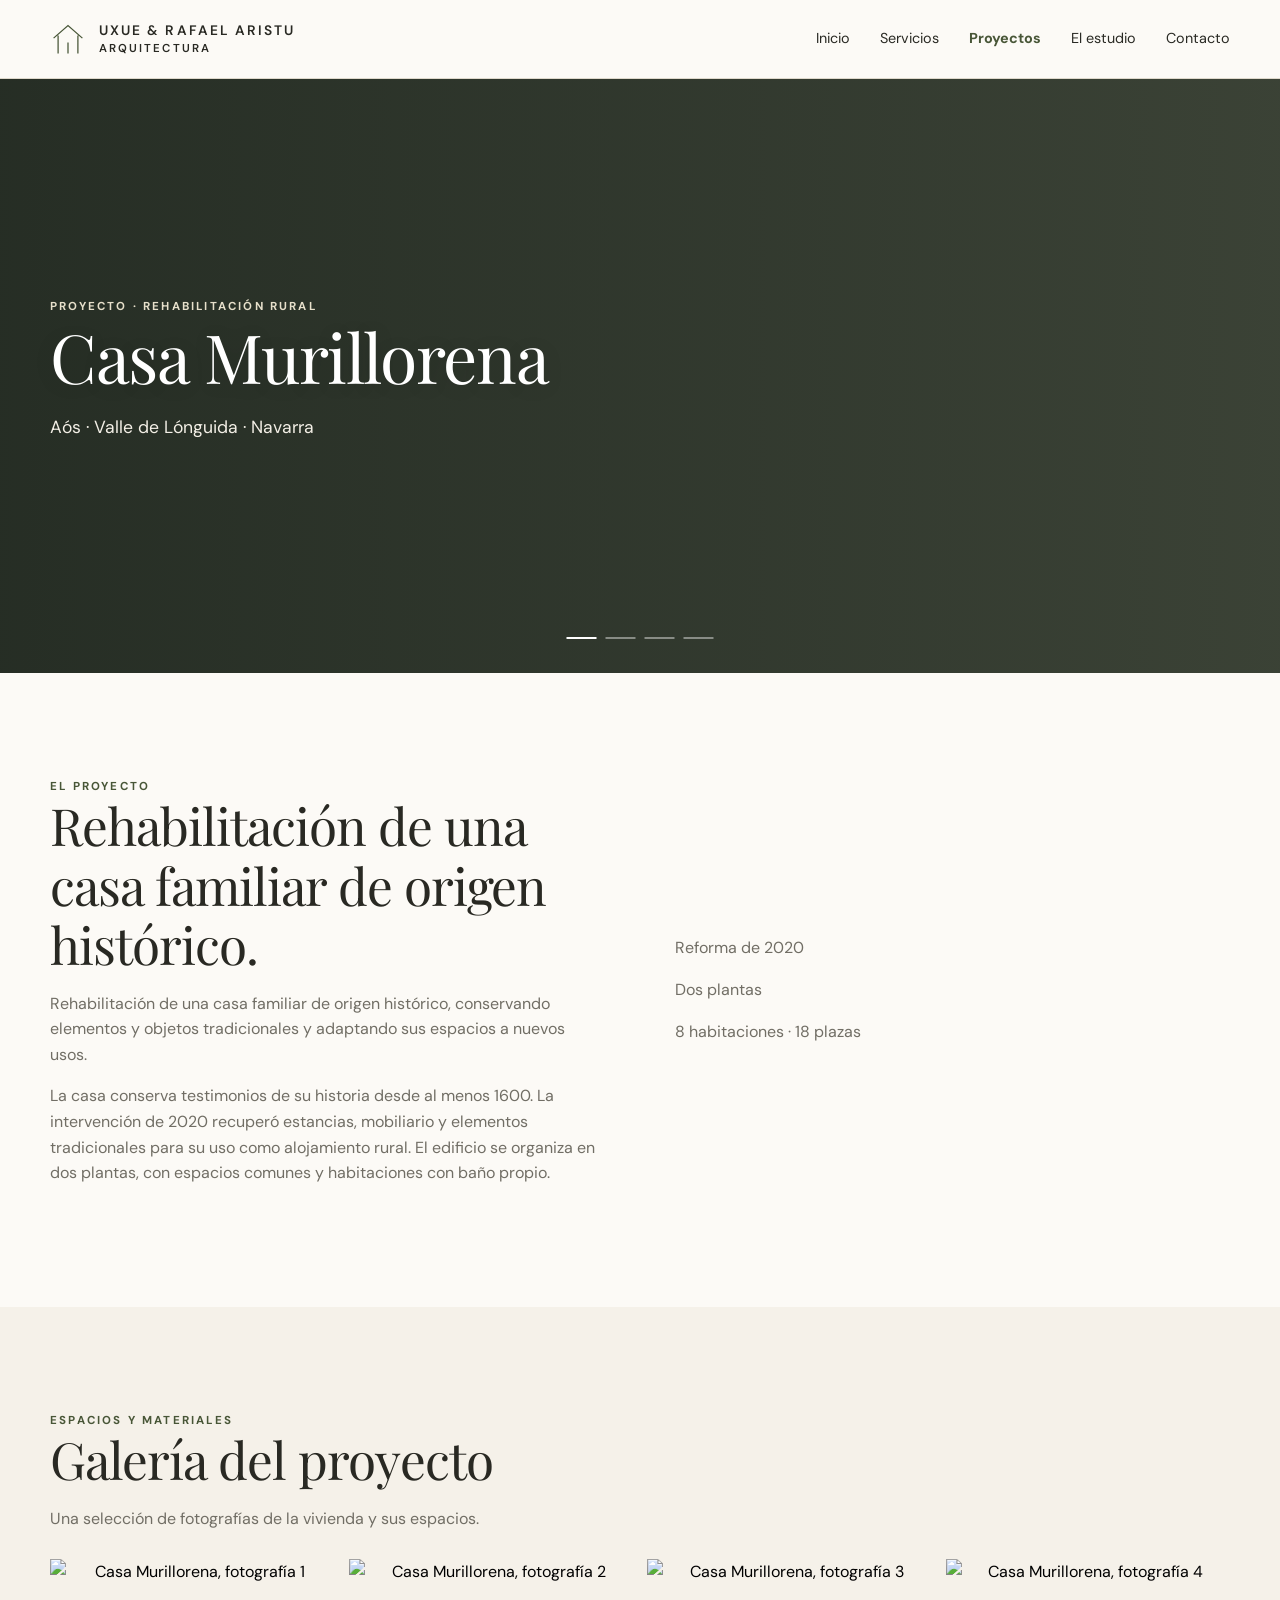
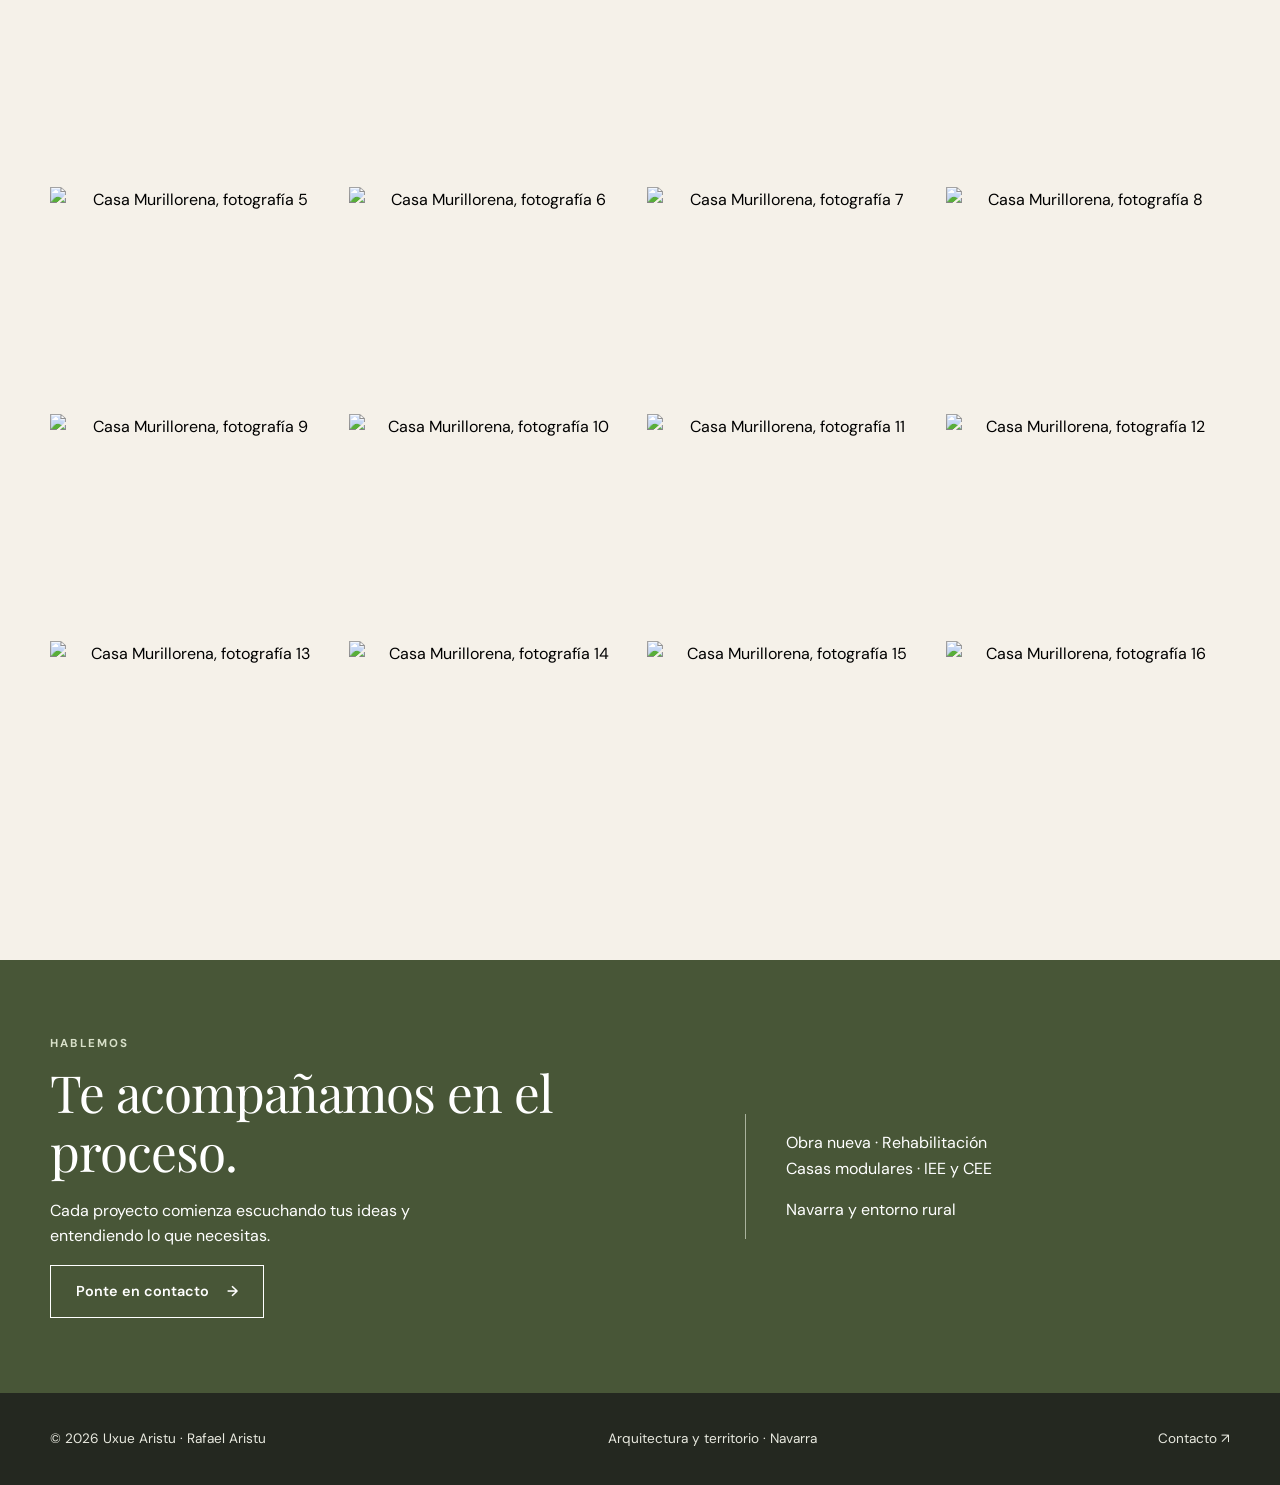
==== casa-murillorena.html @ 7bcdfcbe "Add files via upload" ====
<!DOCTYPE html>

<html lang="es"><head><meta charset="utf-8"/><meta content="width=device-width, initial-scale=1" name="viewport"/><meta content="#f5f1e9" name="theme-color"/><meta content="Rehabilitación de una casa familiar de origen histórico, conservando elementos y objetos tradicionales y adaptando sus espacios a nuevos usos." name="description"/><title>Casa Murillorena | Uxue y Rafael Aristu</title><link href="assets/css/styles.css" rel="stylesheet"/></head>
<body><a class="skip-link" href="#contenido">Saltar al contenido</a><header class="site-header"><div class="container nav"><a aria-label="Uxue y Rafael Aristu, inicio" class="brand" href="index.html"><svg aria-hidden="true" class="brand-icon" viewbox="0 0 40 40"><path d="M4 19 20 5l16 14M9 16v20m22-20v20M20 36V24"></path></svg><span>UXUE &amp; RAFAEL ARISTU<br/><small>ARQUITECTURA</small></span></a><button aria-controls="primary-nav" aria-expanded="false" aria-label="Abrir menú" class="menu-toggle" type="button">☰</button><nav aria-label="Navegación principal" class="nav-links" id="primary-nav"><a href="index.html">Inicio</a><a href="servicios.html">Servicios</a><a aria-current="page" href="proyectos.html">Proyectos</a><a href="estudio.html">El estudio</a><a href="contacto.html">Contacto</a></nav></div></header><main id="contenido"><section aria-label="Casa Murillorena" class="page-hero enarakabi-hero"><div aria-hidden="true" class="enarakabi-hero-slides"><div class="enarakabi-hero-slide is-active" style="background-image:url('assets/img/casa-murillorena/01.webp')"></div><div class="enarakabi-hero-slide" style="background-image:url('assets/img/casa-murillorena/02.webp')"></div><div class="enarakabi-hero-slide" style="background-image:url('assets/img/casa-murillorena/03.webp')"></div><div class="enarakabi-hero-slide" style="background-image:url('assets/img/casa-murillorena/04.webp')"></div></div><div class="container enarakabi-hero-content"><div class="eyebrow">Proyecto · Rehabilitación rural</div><h1>Casa Murillorena</h1><p>Aós · Valle de Lónguida · Navarra</p></div><div aria-hidden="true" class="enarakabi-hero-progress"><span class="is-active"></span><span class=""></span><span class=""></span><span class=""></span></div></section><section class="section"><div class="container content-grid"><div><div class="eyebrow">El proyecto</div><h2>Rehabilitación de una casa familiar de origen histórico.</h2><p>Rehabilitación de una casa familiar de origen histórico, conservando elementos y objetos tradicionales y adaptando sus espacios a nuevos usos.</p><p class="muted">La casa conserva testimonios de su historia desde al menos 1600. La intervención de 2020 recuperó estancias, mobiliario y elementos tradicionales para su uso como alojamiento rural. El edificio se organiza en dos plantas, con espacios comunes y habitaciones con baño propio.</p></div><div class="project-facts"><p>Reforma de 2020</p><p>Dos plantas</p><p>8 habitaciones · 18 plazas</p></div></div></section><section class="section section-cream"><div class="container"><div class="eyebrow">Espacios y materiales</div><h2>Galería del proyecto</h2><p class="muted">Una selección de fotografías de la vivienda y sus espacios.</p><div class="enarakabi-gallery"><button aria-label="Ampliar fotografía 1 de Casa Murillorena" class="gallery-tile" data-gallery-index="0" type="button"><img alt="Casa Murillorena, fotografía 1" loading="lazy" src="assets/img/casa-murillorena/01.webp"/></button><button aria-label="Ampliar fotografía 2 de Casa Murillorena" class="gallery-tile" data-gallery-index="1" type="button"><img alt="Casa Murillorena, fotografía 2" loading="lazy" src="assets/img/casa-murillorena/02.webp"/></button><button aria-label="Ampliar fotografía 3 de Casa Murillorena" class="gallery-tile" data-gallery-index="2" type="button"><img alt="Casa Murillorena, fotografía 3" loading="lazy" src="assets/img/casa-murillorena/03.webp"/></button><button aria-label="Ampliar fotografía 4 de Casa Murillorena" class="gallery-tile" data-gallery-index="3" type="button"><img alt="Casa Murillorena, fotografía 4" loading="lazy" src="assets/img/casa-murillorena/04.webp"/></button><button aria-label="Ampliar fotografía 5 de Casa Murillorena" class="gallery-tile" data-gallery-index="4" type="button"><img alt="Casa Murillorena, fotografía 5" loading="lazy" src="assets/img/casa-murillorena/05.webp"/></button><button aria-label="Ampliar fotografía 6 de Casa Murillorena" class="gallery-tile" data-gallery-index="5" type="button"><img alt="Casa Murillorena, fotografía 6" loading="lazy" src="assets/img/casa-murillorena/06.webp"/></button><button aria-label="Ampliar fotografía 7 de Casa Murillorena" class="gallery-tile" data-gallery-index="6" type="button"><img alt="Casa Murillorena, fotografía 7" loading="lazy" src="assets/img/casa-murillorena/07.webp"/></button><button aria-label="Ampliar fotografía 8 de Casa Murillorena" class="gallery-tile" data-gallery-index="7" type="button"><img alt="Casa Murillorena, fotografía 8" loading="lazy" src="assets/img/casa-murillorena/08.webp"/></button><button aria-label="Ampliar fotografía 9 de Casa Murillorena" class="gallery-tile" data-gallery-index="8" type="button"><img alt="Casa Murillorena, fotografía 9" loading="lazy" src="assets/img/casa-murillorena/09.webp"/></button><button aria-label="Ampliar fotografía 10 de Casa Murillorena" class="gallery-tile" data-gallery-index="9" type="button"><img alt="Casa Murillorena, fotografía 10" loading="lazy" src="assets/img/casa-murillorena/10.webp"/></button><button aria-label="Ampliar fotografía 11 de Casa Murillorena" class="gallery-tile" data-gallery-index="10" type="button"><img alt="Casa Murillorena, fotografía 11" loading="lazy" src="assets/img/casa-murillorena/11.webp"/></button><button aria-label="Ampliar fotografía 12 de Casa Murillorena" class="gallery-tile" data-gallery-index="11" type="button"><img alt="Casa Murillorena, fotografía 12" loading="lazy" src="assets/img/casa-murillorena/12.webp"/></button><button aria-label="Ampliar fotografía 13 de Casa Murillorena" class="gallery-tile" data-gallery-index="12" type="button"><img alt="Casa Murillorena, fotografía 13" loading="lazy" src="assets/img/casa-murillorena/13.webp"/></button><button aria-label="Ampliar fotografía 14 de Casa Murillorena" class="gallery-tile" data-gallery-index="13" type="button"><img alt="Casa Murillorena, fotografía 14" loading="lazy" src="assets/img/casa-murillorena/14.webp"/></button><button aria-label="Ampliar fotografía 15 de Casa Murillorena" class="gallery-tile" data-gallery-index="14" type="button"><img alt="Casa Murillorena, fotografía 15" loading="lazy" src="assets/img/casa-murillorena/15.webp"/></button><button aria-label="Ampliar fotografía 16 de Casa Murillorena" class="gallery-tile" data-gallery-index="15" type="button"><img alt="Casa Murillorena, fotografía 16" loading="lazy" src="assets/img/casa-murillorena/16.webp"/></button></div></div></section><dialog aria-label="Fotografía ampliada" class="photo-dialog" id="photo-dialog"><button aria-label="Cerrar fotografía" class="photo-close" type="button">×</button><button aria-label="Fotografía anterior" class="photo-prev" type="button">‹</button><img alt="" src=""/><button aria-label="Fotografía siguiente" class="photo-next" type="button">›</button><p aria-live="polite" class="photo-counter"></p></dialog><section class="contact-banner"><div class="container contact-grid"><div><div class="eyebrow eyebrow-light">Hablemos</div><h2>Te acompañamos en el proceso.</h2><p>Cada proyecto comienza escuchando tus ideas y entendiendo lo que necesitas.</p><a class="btn btn-light" href="contacto.html">Ponte en contacto <span aria-hidden="true">→</span></a></div><div class="contact-note"><p>Obra nueva · Rehabilitación<br/>Casas modulares · IEE y CEE</p><p>Navarra y entorno rural</p></div></div></section></main><footer class="footer"><div class="container footer-inner"><span>© <span id="year"></span> Uxue Aristu · Rafael Aristu</span><span>Arquitectura y territorio · Navarra</span><a href="contacto.html">Contacto ↗</a></div></footer><script defer="" src="assets/js/main.js"></script></body></html>
---- assets/css/styles.css ----
@import url('https://fonts.googleapis.com/css2?family=DM+Sans:wght@400;500;600;700&family=Manrope:wght@400;500;600&family=Playfair+Display:wght@400;500;600&display=swap');
:root{--cream:#f5f1e9;--paper:#fcfaf6;--olive:#485637;--ink:#292923;--muted:#716e65;--line:#ded8cb}*{box-sizing:border-box}html{scroll-behavior:smooth}body{margin:0;background:var(--paper);color:var(--ink);font-family:'DM Sans',sans-serif;font-size:16px;line-height:1.6}a{color:inherit;text-decoration:none}img{max-width:100%;display:block}button,input,textarea{font:inherit}.container{width:min(1180px,calc(100% - 48px));margin:auto}.site-header{position:sticky;top:0;z-index:20;background:rgba(252,250,246,.96);backdrop-filter:blur(14px);border-bottom:1px solid var(--line)}.nav{height:78px;display:flex;align-items:center;justify-content:space-between;gap:30px}.brand{font-weight:600;letter-spacing:.15em;font-size:.86rem;line-height:1.25;display:flex;align-items:center;gap:13px}.brand-icon{width:36px;height:36px;stroke:var(--olive);fill:none;stroke-width:1.4}.nav-links{display:flex;align-items:center;gap:30px;font-size:.9rem}.nav-links a:hover,.text-link:hover{color:#697b4d}.menu-toggle{display:none;border:0;background:none;font-size:1.6rem;cursor:pointer}.eyebrow{font-size:.72rem;letter-spacing:.19em;font-weight:700;text-transform:uppercase;color:var(--olive)}h1,h2,h3{font-family:'Playfair Display',Georgia,serif;font-weight:400;line-height:1.16;letter-spacing:-.02em;margin:0}h1{font-size:clamp(2.7rem,5.3vw,5.6rem)}h2{font-size:clamp(2.1rem,4vw,3.6rem)}h3{font-size:1.6rem}.hero{position:relative;min-height:640px;display:flex;align-items:center;isolation:isolate;background:#b3a38d}.hero:before{content:'';position:absolute;inset:0;background:linear-gradient(90deg,rgba(27,29,23,.75),rgba(30,34,24,.27) 72%),url('../img/enara.jpeg') center 52%/cover;z-index:-1}.hero-content{padding:90px 0;color:white;max-width:750px}.hero .eyebrow{color:#e7e6d6}.hero p{font-size:1.1rem;max-width:490px;margin:25px 0 33px}.btn{display:inline-flex;align-items:center;gap:18px;background:var(--olive);color:white;padding:14px 25px;border:1px solid var(--olive);font-weight:600;font-size:.9rem;transition:transform .2s,background .2s;cursor:pointer}.btn:hover{background:#344027;transform:translateY(-2px)}.btn-outline{background:transparent;color:var(--olive)}.btn-outline:hover{color:white}.btn-light{background:transparent;border-color:#fff;color:#fff}.btn-light:hover{background:#fff;color:var(--olive)}.services{background:var(--cream);padding:45px 0}.service-grid{display:grid;grid-template-columns:repeat(3,1fr)}.service{padding:16px 34px;border-right:1px solid #d2cabb}.service:first-child{padding-left:0}.service:last-child{border:0}.service-number{color:var(--olive);font-size:.85rem}.service h3{margin:10px 0}.service p{margin:0;color:var(--muted);font-size:.92rem}.section{padding:105px 0}.section-heading{display:flex;align-items:end;justify-content:space-between;gap:24px;margin-bottom:40px}.section-heading .eyebrow{margin-bottom:10px}.text-link{font-size:.9rem;font-weight:600;white-space:nowrap}.projects{display:grid;grid-template-columns:1.35fr 1fr;gap:24px}.project-card{display:block}.project-image{height:390px;overflow:hidden;background:#d8d2c8}.project-image img{width:100%;height:100%;object-fit:cover;transition:transform .6s}.project-card:hover img{transform:scale(1.035)}.project-card:nth-child(2) .project-image{height:390px}.project-meta{display:flex;justify-content:space-between;align-items:start;gap:12px;margin-top:17px}.project-meta h3{font-size:1.55rem}.project-meta p{color:var(--muted);font-size:.9rem;margin:3px 0}.about{display:grid;grid-template-columns:1fr 1fr;background:var(--cream)}.about-image{min-height:450px;background:url('../img/rehab1.jpeg') center 45%/cover}.about-copy{padding:80px clamp(32px,7vw,110px);display:flex;flex-direction:column;align-items:start;justify-content:center}.about-copy h2{margin:13px 0 20px}.about-copy p{color:var(--muted);max-width:510px}.contact-banner{background:var(--olive);color:white;padding:75px 0}.contact-grid{display:grid;grid-template-columns:1.3fr 1fr;gap:65px;align-items:center}.contact-grid h2{margin:10px 0 16px}.contact-grid p{max-width:450px}.contact-note{border-left:1px solid #aab39d;padding-left:40px}.contact-note a{text-decoration:underline;text-underline-offset:4px}.footer{background:#242820;color:#e8e9df;padding:35px 0}.footer-inner{display:flex;justify-content:space-between;gap:20px;flex-wrap:wrap;font-size:.85rem}.page-hero{background:var(--cream);padding:90px 0 75px}.page-hero p{max-width:650px;color:var(--muted);font-size:1.1rem}.content-grid{display:grid;grid-template-columns:1fr 1fr;gap:70px;align-items:center}.content-grid p{color:var(--muted)}.content-grid img{width:100%;max-height:620px;object-fit:cover}.gallery{display:grid;grid-template-columns:repeat(2,1fr);gap:22px}.gallery img{width:100%;height:440px;object-fit:cover}.gallery img:first-child{grid-column:span 2;height:520px}.form{display:grid;gap:16px}.form label{display:grid;gap:6px;font-size:.9rem;font-weight:600}.form input,.form textarea{padding:13px 15px;border:1px solid #c9c4b8;background:#fff;border-radius:0;width:100%}.form textarea{min-height:150px;resize:vertical}.small{font-size:.84rem;color:var(--muted)}.muted{color:var(--muted)}.spacer{height:30px}@media(max-width:800px){.nav{height:68px}.menu-toggle{display:block}.nav-links{display:none;position:absolute;top:68px;left:0;right:0;background:var(--paper);padding:20px 24px;flex-direction:column;align-items:start;border-bottom:1px solid var(--line)}.nav-links.open{display:flex}.hero{min-height:560px}.service-grid,.projects,.about,.contact-grid,.content-grid{grid-template-columns:1fr}.service{padding:20px 0;border-right:0;border-bottom:1px solid #d2cabb}.service:last-child{border:0}.section{padding:70px 0}.section-heading{align-items:start;flex-direction:column}.project-image,.project-card:nth-child(2) .project-image{height:320px}.about-image{min-height:340px}.about-copy{padding:60px 24px}.contact-note{border-left:0;border-top:1px solid #aab39d;padding:25px 0 0}.gallery img,.gallery img:first-child{height:300px}.gallery img:first-child{grid-column:span 1}.gallery{grid-template-columns:1fr}}@media(max-width:480px){.container{width:min(100% - 32px,1180px)}.brand{font-size:.72rem}.hero-content{padding:70px 0}.hero{min-height:520px}.page-hero{padding:65px 0 50px}}


/* V2: servicios y mejoras de navegación */
.skip-link{position:absolute;left:10px;top:-100px;z-index:99;background:white;padding:12px}.skip-link:focus{top:10px}a:focus-visible,button:focus-visible{outline:3px solid #9aa86e;outline-offset:4px}.nav-links a[aria-current="page"]{color:var(--olive);font-weight:700}.section-cream{background:var(--cream)}.section-intro{max-width:370px;color:var(--muted);margin:0}.service-cards{display:grid;grid-template-columns:repeat(2,minmax(0,1fr));gap:26px}.service-card{background:var(--paper);display:block;transition:transform .2s}.service-card:hover{transform:translateY(-4px)}.service-card-image{height:255px;overflow:hidden;background:#d4cec2}.service-card-image img{height:100%;width:100%;object-fit:cover;transition:transform .5s}.service-card:hover img{transform:scale(1.04)}.service-card-body{padding:27px 30px 31px}.service-card-body h3{margin:9px 0}.service-card-body p{color:var(--muted);margin:0 0 19px}.service-card-body .text-link{color:var(--olive)}.eyebrow-light{color:#d8e0c9}.anchor-links{display:flex;flex-wrap:wrap;gap:12px;margin-top:32px}.anchor-links a{border:1px solid var(--line);padding:10px 14px;font-size:.9rem}.anchor-links a:hover{background:#e9e3d7}.service-detail{scroll-margin-top:78px}.service-detail .detail-copy h2{margin:14px 0 18px}.service-detail .detail-copy p{color:var(--muted)}.detail-list{padding-left:20px;margin:22px 0 30px;line-height:1.9}.content-grid.reverse img{order:-1}.project-note{margin-top:22px}.contact-direct{display:grid;grid-template-columns:1.1fr 1fr;gap:90px}.contact-direct h2{margin:12px 0 22px}.contact-direct p{color:var(--muted)}.contact-methods{border-top:1px solid var(--line)}.contact-method{padding:26px 0;border-bottom:1px solid var(--line)}.contact-method p{font-size:1.15rem;color:var(--ink);margin:8px 0}.footer a:hover{text-decoration:underline}@media(max-width:800px){.service-cards,.contact-direct{grid-template-columns:1fr}.content-grid.reverse img{order:initial}.service-card-image{height:290px}.contact-direct{gap:35px}}@media(max-width:480px){.service-card-image{height:230px}.service-card-body{padding:23px}.anchor-links{gap:8px}.anchor-links a{font-size:.8rem}}@media(prefers-reduced-motion:reduce){html{scroll-behavior:auto}*,*:before,*:after{transition:none!important}}

/* Galería Enarakabi */
.enarakabi-gallery{display:grid;grid-template-columns:repeat(4,minmax(0,1fr));gap:14px;margin-top:28px}
.gallery-tile{padding:0;border:0;background:transparent;cursor:zoom-in;overflow:hidden;aspect-ratio:4/3}
.gallery-tile img{display:block;width:100%;height:100%;object-fit:cover;transition:transform .35s ease}
.gallery-tile:hover img{transform:scale(1.05)}
.gallery-tile:focus-visible{outline:3px solid #69745b;outline-offset:3px}
.photo-dialog{position:fixed;inset:0;margin:auto;padding:52px 54px 42px;border:0;border-radius:8px;background:#242725;color:white;max-width:min(1100px,96vw);max-height:94vh}
.photo-dialog::backdrop{background:rgba(0,0,0,.85)}
.photo-dialog img{display:block;max-width:100%;max-height:75vh;object-fit:contain;margin:auto}
.photo-dialog button{position:absolute;border:0;background:rgba(255,255,255,.15);color:white;cursor:pointer;font-size:32px;line-height:1;width:40px;height:40px}
.photo-close{right:8px;top:8px}.photo-prev{left:7px;top:50%}.photo-next{right:7px;top:50%}
.photo-counter{text-align:center;margin:12px 0 0;font-size:13px}
@media(max-width:800px){.enarakabi-gallery{grid-template-columns:repeat(2,minmax(0,1fr))}.photo-dialog{padding:48px 12px 36px}.photo-prev{left:0}.photo-next{right:0}}

/* Portada fotográfica de Enarakabi: transición suave y estética editorial */
.enarakabi-hero{position:relative;isolation:isolate;overflow:hidden;min-height:clamp(430px,66vh,690px);display:flex;align-items:center;padding:110px 0 105px;background:#454c3e;color:#fff}
.enarakabi-hero-slides,.enarakabi-hero-slide{position:absolute;inset:0}
.enarakabi-hero-slides{z-index:-2}
.enarakabi-hero-slide{background-size:cover;background-position:center;opacity:0;transform:scale(1.035);transition:opacity 1.5s ease,transform 7s ease}
.enarakabi-hero-slide.is-active{opacity:1;transform:scale(1)}
.enarakabi-hero::before{content:"";position:absolute;inset:0;z-index:-1;background:linear-gradient(90deg,rgba(26,34,27,.72) 0%,rgba(26,34,27,.46) 54%,rgba(26,34,27,.24) 100%)}
.enarakabi-hero-content{position:relative;width:100%}
.enarakabi-hero h1{color:#fff;max-width:780px;text-wrap:balance;text-shadow:0 2px 20px rgba(0,0,0,.12)}
.enarakabi-hero .eyebrow{color:#e7e0cb}
.enarakabi-hero p{color:#f3efe6}
.enarakabi-hero-progress{position:absolute;bottom:34px;left:50%;transform:translateX(-50%);display:flex;gap:9px}
.enarakabi-hero-progress span{width:30px;height:2px;background:rgba(255,255,255,.42);transition:background .4s ease}
.enarakabi-hero-progress span.is-active{background:#fff}
@media(max-width:700px){.enarakabi-hero{min-height:470px;padding:90px 0 85px}.enarakabi-hero::before{background:linear-gradient(90deg,rgba(26,34,27,.75),rgba(26,34,27,.38))}.enarakabi-hero-progress{bottom:25px}}
@media(prefers-reduced-motion:reduce){.enarakabi-hero-slide{transition:none;transform:none}}
/* Enarakabi: separación del texto respecto a los bordes */
.enarakabi-hero-content {
  position: relative;
  width: min(1180px, calc(100% - 96px));
  margin: 0 auto;
}

@media (max-width: 700px) {
  .enarakabi-hero-content {
    width: calc(100% - 40px);
  }
}
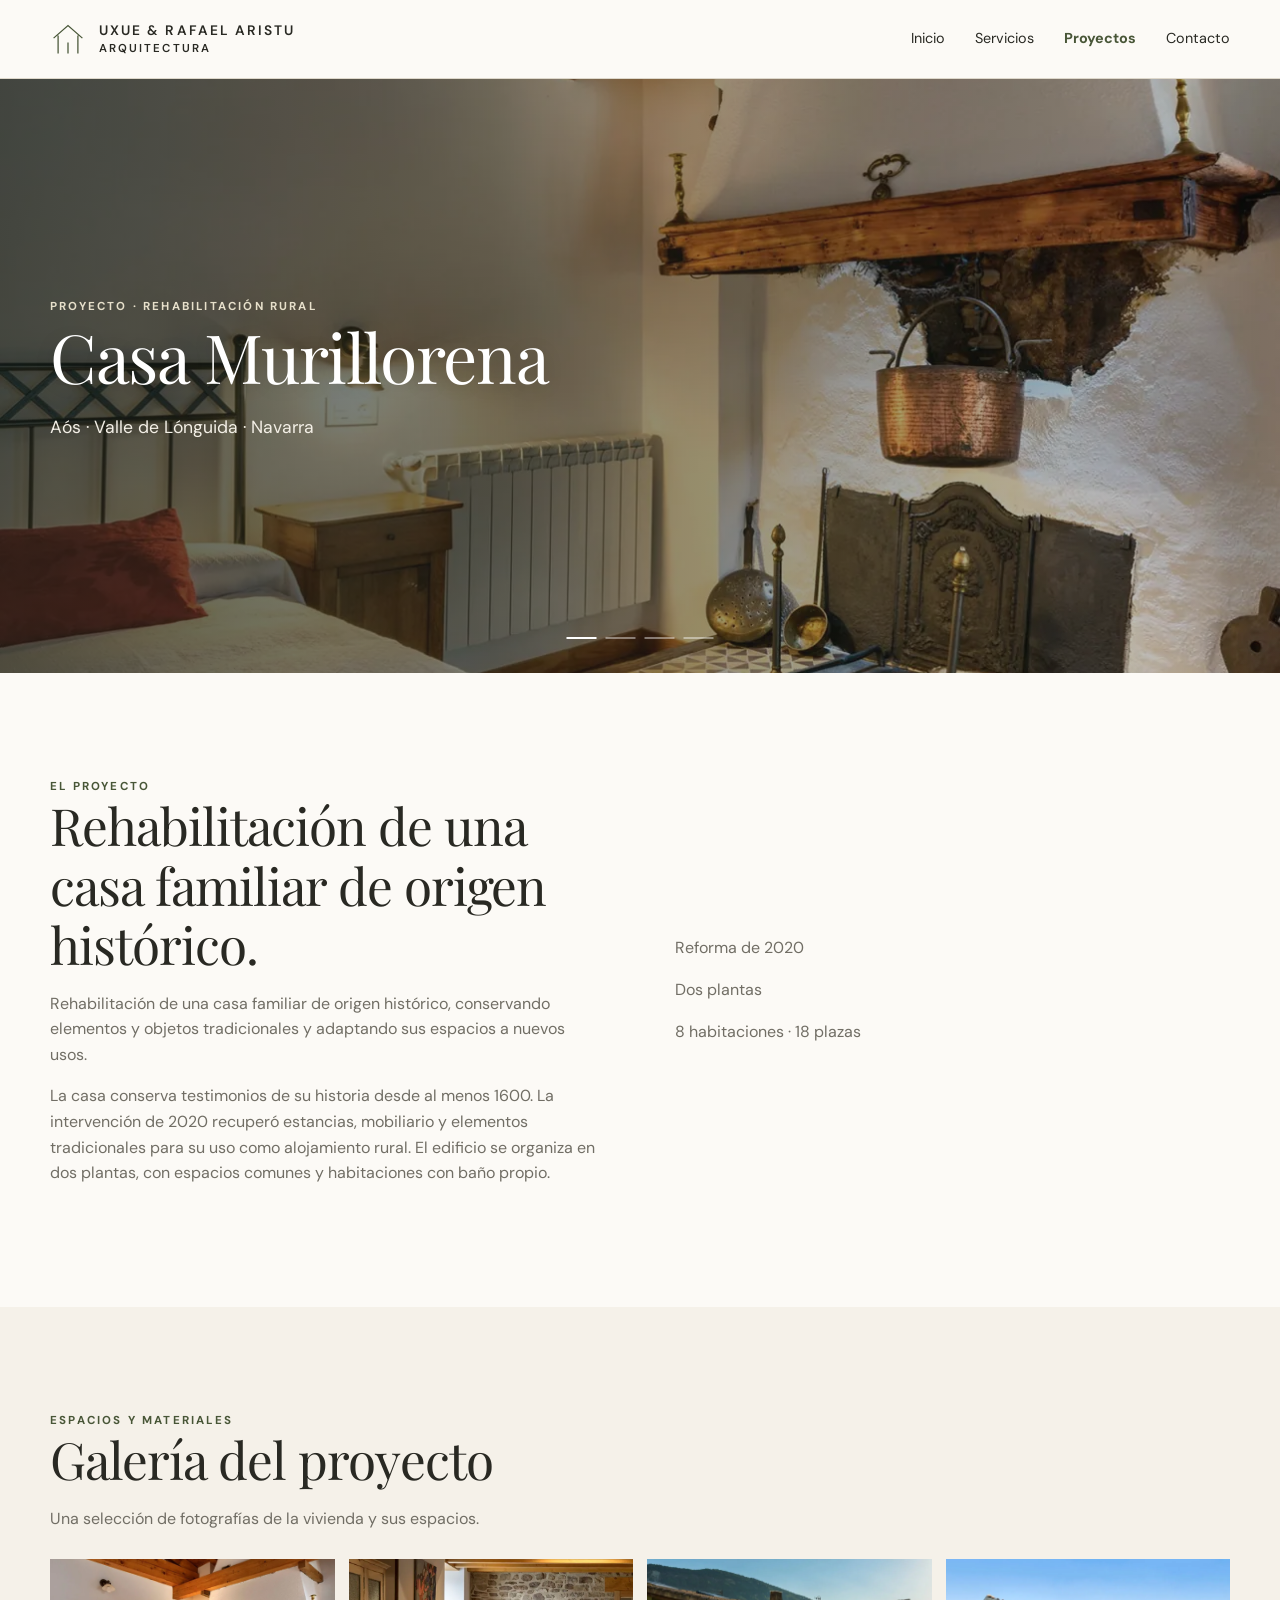
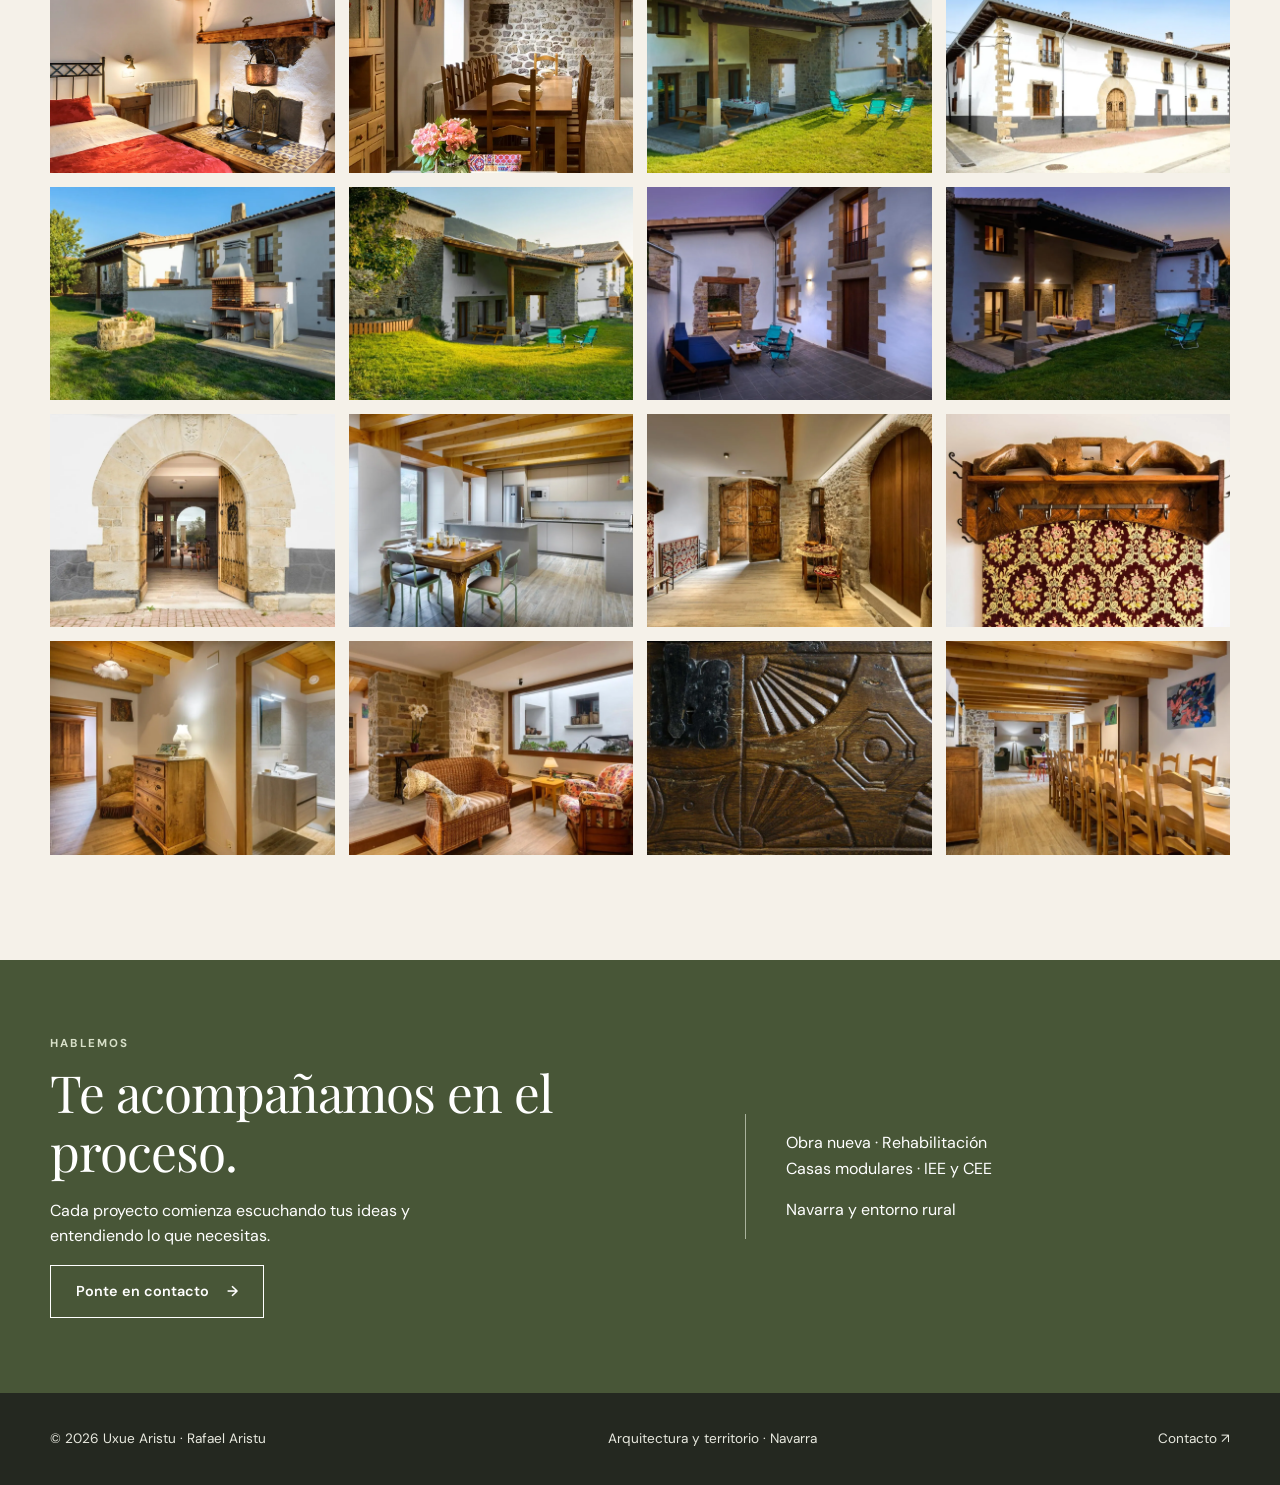
==== commit b7461e01: "Add files via upload" ====
--- a/casa-murillorena.html
+++ b/casa-murillorena.html
@@ -1,4 +1,4 @@
 <!DOCTYPE html>
 
 <html lang="es"><head><meta charset="utf-8"/><meta content="width=device-width, initial-scale=1" name="viewport"/><meta content="#f5f1e9" name="theme-color"/><meta content="Rehabilitación de una casa familiar de origen histórico, conservando elementos y objetos tradicionales y adaptando sus espacios a nuevos usos." name="description"/><title>Casa Murillorena | Uxue y Rafael Aristu</title><link href="assets/css/styles.css" rel="stylesheet"/></head>
-<body><a class="skip-link" href="#contenido">Saltar al contenido</a><header class="site-header"><div class="container nav"><a aria-label="Uxue y Rafael Aristu, inicio" class="brand" href="index.html"><svg aria-hidden="true" class="brand-icon" viewbox="0 0 40 40"><path d="M4 19 20 5l16 14M9 16v20m22-20v20M20 36V24"></path></svg><span>UXUE &amp; RAFAEL ARISTU<br/><small>ARQUITECTURA</small></span></a><button aria-controls="primary-nav" aria-expanded="false" aria-label="Abrir menú" class="menu-toggle" type="button">☰</button><nav aria-label="Navegación principal" class="nav-links" id="primary-nav"><a href="index.html">Inicio</a><a href="servicios.html">Servicios</a><a aria-current="page" href="proyectos.html">Proyectos</a><a href="estudio.html">El estudio</a><a href="contacto.html">Contacto</a></nav></div></header><main id="contenido"><section aria-label="Casa Murillorena" class="page-hero enarakabi-hero"><div aria-hidden="true" class="enarakabi-hero-slides"><div class="enarakabi-hero-slide is-active" style="background-image:url('assets/img/casa-murillorena/01.webp')"></div><div class="enarakabi-hero-slide" style="background-image:url('assets/img/casa-murillorena/02.webp')"></div><div class="enarakabi-hero-slide" style="background-image:url('assets/img/casa-murillorena/03.webp')"></div><div class="enarakabi-hero-slide" style="background-image:url('assets/img/casa-murillorena/04.webp')"></div></div><div class="container enarakabi-hero-content"><div class="eyebrow">Proyecto · Rehabilitación rural</div><h1>Casa Murillorena</h1><p>Aós · Valle de Lónguida · Navarra</p></div><div aria-hidden="true" class="enarakabi-hero-progress"><span class="is-active"></span><span class=""></span><span class=""></span><span class=""></span></div></section><section class="section"><div class="container content-grid"><div><div class="eyebrow">El proyecto</div><h2>Rehabilitación de una casa familiar de origen histórico.</h2><p>Rehabilitación de una casa familiar de origen histórico, conservando elementos y objetos tradicionales y adaptando sus espacios a nuevos usos.</p><p class="muted">La casa conserva testimonios de su historia desde al menos 1600. La intervención de 2020 recuperó estancias, mobiliario y elementos tradicionales para su uso como alojamiento rural. El edificio se organiza en dos plantas, con espacios comunes y habitaciones con baño propio.</p></div><div class="project-facts"><p>Reforma de 2020</p><p>Dos plantas</p><p>8 habitaciones · 18 plazas</p></div></div></section><section class="section section-cream"><div class="container"><div class="eyebrow">Espacios y materiales</div><h2>Galería del proyecto</h2><p class="muted">Una selección de fotografías de la vivienda y sus espacios.</p><div class="enarakabi-gallery"><button aria-label="Ampliar fotografía 1 de Casa Murillorena" class="gallery-tile" data-gallery-index="0" type="button"><img alt="Casa Murillorena, fotografía 1" loading="lazy" src="assets/img/casa-murillorena/01.webp"/></button><button aria-label="Ampliar fotografía 2 de Casa Murillorena" class="gallery-tile" data-gallery-index="1" type="button"><img alt="Casa Murillorena, fotografía 2" loading="lazy" src="assets/img/casa-murillorena/02.webp"/></button><button aria-label="Ampliar fotografía 3 de Casa Murillorena" class="gallery-tile" data-gallery-index="2" type="button"><img alt="Casa Murillorena, fotografía 3" loading="lazy" src="assets/img/casa-murillorena/03.webp"/></button><button aria-label="Ampliar fotografía 4 de Casa Murillorena" class="gallery-tile" data-gallery-index="3" type="button"><img alt="Casa Murillorena, fotografía 4" loading="lazy" src="assets/img/casa-murillorena/04.webp"/></button><button aria-label="Ampliar fotografía 5 de Casa Murillorena" class="gallery-tile" data-gallery-index="4" type="button"><img alt="Casa Murillorena, fotografía 5" loading="lazy" src="assets/img/casa-murillorena/05.webp"/></button><button aria-label="Ampliar fotografía 6 de Casa Murillorena" class="gallery-tile" data-gallery-index="5" type="button"><img alt="Casa Murillorena, fotografía 6" loading="lazy" src="assets/img/casa-murillorena/06.webp"/></button><button aria-label="Ampliar fotografía 7 de Casa Murillorena" class="gallery-tile" data-gallery-index="6" type="button"><img alt="Casa Murillorena, fotografía 7" loading="lazy" src="assets/img/casa-murillorena/07.webp"/></button><button aria-label="Ampliar fotografía 8 de Casa Murillorena" class="gallery-tile" data-gallery-index="7" type="button"><img alt="Casa Murillorena, fotografía 8" loading="lazy" src="assets/img/casa-murillorena/08.webp"/></button><button aria-label="Ampliar fotografía 9 de Casa Murillorena" class="gallery-tile" data-gallery-index="8" type="button"><img alt="Casa Murillorena, fotografía 9" loading="lazy" src="assets/img/casa-murillorena/09.webp"/></button><button aria-label="Ampliar fotografía 10 de Casa Murillorena" class="gallery-tile" data-gallery-index="9" type="button"><img alt="Casa Murillorena, fotografía 10" loading="lazy" src="assets/img/casa-murillorena/10.webp"/></button><button aria-label="Ampliar fotografía 11 de Casa Murillorena" class="gallery-tile" data-gallery-index="10" type="button"><img alt="Casa Murillorena, fotografía 11" loading="lazy" src="assets/img/casa-murillorena/11.webp"/></button><button aria-label="Ampliar fotografía 12 de Casa Murillorena" class="gallery-tile" data-gallery-index="11" type="button"><img alt="Casa Murillorena, fotografía 12" loading="lazy" src="assets/img/casa-murillorena/12.webp"/></button><button aria-label="Ampliar fotografía 13 de Casa Murillorena" class="gallery-tile" data-gallery-index="12" type="button"><img alt="Casa Murillorena, fotografía 13" loading="lazy" src="assets/img/casa-murillorena/13.webp"/></button><button aria-label="Ampliar fotografía 14 de Casa Murillorena" class="gallery-tile" data-gallery-index="13" type="button"><img alt="Casa Murillorena, fotografía 14" loading="lazy" src="assets/img/casa-murillorena/14.webp"/></button><button aria-label="Ampliar fotografía 15 de Casa Murillorena" class="gallery-tile" data-gallery-index="14" type="button"><img alt="Casa Murillorena, fotografía 15" loading="lazy" src="assets/img/casa-murillorena/15.webp"/></button><button aria-label="Ampliar fotografía 16 de Casa Murillorena" class="gallery-tile" data-gallery-index="15" type="button"><img alt="Casa Murillorena, fotografía 16" loading="lazy" src="assets/img/casa-murillorena/16.webp"/></button></div></div></section><dialog aria-label="Fotografía ampliada" class="photo-dialog" id="photo-dialog"><button aria-label="Cerrar fotografía" class="photo-close" type="button">×</button><button aria-label="Fotografía anterior" class="photo-prev" type="button">‹</button><img alt="" src=""/><button aria-label="Fotografía siguiente" class="photo-next" type="button">›</button><p aria-live="polite" class="photo-counter"></p></dialog><section class="contact-banner"><div class="container contact-grid"><div><div class="eyebrow eyebrow-light">Hablemos</div><h2>Te acompañamos en el proceso.</h2><p>Cada proyecto comienza escuchando tus ideas y entendiendo lo que necesitas.</p><a class="btn btn-light" href="contacto.html">Ponte en contacto <span aria-hidden="true">→</span></a></div><div class="contact-note"><p>Obra nueva · Rehabilitación<br/>Casas modulares · IEE y CEE</p><p>Navarra y entorno rural</p></div></div></section></main><footer class="footer"><div class="container footer-inner"><span>© <span id="year"></span> Uxue Aristu · Rafael Aristu</span><span>Arquitectura y territorio · Navarra</span><a href="contacto.html">Contacto ↗</a></div></footer><script defer="" src="assets/js/main.js"></script></body></html>+<body><a class="skip-link" href="#contenido">Saltar al contenido</a><header class="site-header"><div class="container nav"><a aria-label="Uxue y Rafael Aristu, inicio" class="brand" href="index.html"><svg aria-hidden="true" class="brand-icon" viewbox="0 0 40 40"><path d="M4 19 20 5l16 14M9 16v20m22-20v20M20 36V24"></path></svg><span>UXUE &amp; RAFAEL ARISTU<br/><small>ARQUITECTURA</small></span></a><button aria-controls="primary-nav" aria-expanded="false" aria-label="Abrir menú" class="menu-toggle" type="button">☰</button><nav aria-label="Navegación principal" class="nav-links" id="primary-nav"><a href="index.html">Inicio</a><a href="servicios.html">Servicios</a><a aria-current="page" href="proyectos.html">Proyectos</a><a href="contacto.html">Contacto</a></nav></div></header><main id="contenido"><section aria-label="Casa Murillorena" class="page-hero enarakabi-hero"><div aria-hidden="true" class="enarakabi-hero-slides"><div class="enarakabi-hero-slide is-active" style="background-image:url('assets/img/casa-murillorena/01.webp')"></div><div class="enarakabi-hero-slide" style="background-image:url('assets/img/casa-murillorena/02.webp')"></div><div class="enarakabi-hero-slide" style="background-image:url('assets/img/casa-murillorena/03.webp')"></div><div class="enarakabi-hero-slide" style="background-image:url('assets/img/casa-murillorena/04.webp')"></div></div><div class="container enarakabi-hero-content"><div class="eyebrow">Proyecto · Rehabilitación rural</div><h1>Casa Murillorena</h1><p>Aós · Valle de Lónguida · Navarra</p></div><div aria-hidden="true" class="enarakabi-hero-progress"><span class="is-active"></span><span class=""></span><span class=""></span><span class=""></span></div></section><section class="section"><div class="container content-grid"><div><div class="eyebrow">El proyecto</div><h2>Rehabilitación de una casa familiar de origen histórico.</h2><p>Rehabilitación de una casa familiar de origen histórico, conservando elementos y objetos tradicionales y adaptando sus espacios a nuevos usos.</p><p class="muted">La casa conserva testimonios de su historia desde al menos 1600. La intervención de 2020 recuperó estancias, mobiliario y elementos tradicionales para su uso como alojamiento rural. El edificio se organiza en dos plantas, con espacios comunes y habitaciones con baño propio.</p></div><div class="project-facts"><p>Reforma de 2020</p><p>Dos plantas</p><p>8 habitaciones · 18 plazas</p></div></div></section><section class="section section-cream"><div class="container"><div class="eyebrow">Espacios y materiales</div><h2>Galería del proyecto</h2><p class="muted">Una selección de fotografías de la vivienda y sus espacios.</p><div class="enarakabi-gallery"><button aria-label="Ampliar fotografía 1 de Casa Murillorena" class="gallery-tile" data-gallery-index="0" type="button"><img alt="Casa Murillorena, fotografía 1" loading="lazy" src="assets/img/casa-murillorena/01.webp"/></button><button aria-label="Ampliar fotografía 2 de Casa Murillorena" class="gallery-tile" data-gallery-index="1" type="button"><img alt="Casa Murillorena, fotografía 2" loading="lazy" src="assets/img/casa-murillorena/02.webp"/></button><button aria-label="Ampliar fotografía 3 de Casa Murillorena" class="gallery-tile" data-gallery-index="2" type="button"><img alt="Casa Murillorena, fotografía 3" loading="lazy" src="assets/img/casa-murillorena/03.webp"/></button><button aria-label="Ampliar fotografía 4 de Casa Murillorena" class="gallery-tile" data-gallery-index="3" type="button"><img alt="Casa Murillorena, fotografía 4" loading="lazy" src="assets/img/casa-murillorena/04.webp"/></button><button aria-label="Ampliar fotografía 5 de Casa Murillorena" class="gallery-tile" data-gallery-index="4" type="button"><img alt="Casa Murillorena, fotografía 5" loading="lazy" src="assets/img/casa-murillorena/05.webp"/></button><button aria-label="Ampliar fotografía 6 de Casa Murillorena" class="gallery-tile" data-gallery-index="5" type="button"><img alt="Casa Murillorena, fotografía 6" loading="lazy" src="assets/img/casa-murillorena/06.webp"/></button><button aria-label="Ampliar fotografía 7 de Casa Murillorena" class="gallery-tile" data-gallery-index="6" type="button"><img alt="Casa Murillorena, fotografía 7" loading="lazy" src="assets/img/casa-murillorena/07.webp"/></button><button aria-label="Ampliar fotografía 8 de Casa Murillorena" class="gallery-tile" data-gallery-index="7" type="button"><img alt="Casa Murillorena, fotografía 8" loading="lazy" src="assets/img/casa-murillorena/08.webp"/></button><button aria-label="Ampliar fotografía 9 de Casa Murillorena" class="gallery-tile" data-gallery-index="8" type="button"><img alt="Casa Murillorena, fotografía 9" loading="lazy" src="assets/img/casa-murillorena/09.webp"/></button><button aria-label="Ampliar fotografía 10 de Casa Murillorena" class="gallery-tile" data-gallery-index="9" type="button"><img alt="Casa Murillorena, fotografía 10" loading="lazy" src="assets/img/casa-murillorena/10.webp"/></button><button aria-label="Ampliar fotografía 11 de Casa Murillorena" class="gallery-tile" data-gallery-index="10" type="button"><img alt="Casa Murillorena, fotografía 11" loading="lazy" src="assets/img/casa-murillorena/11.webp"/></button><button aria-label="Ampliar fotografía 12 de Casa Murillorena" class="gallery-tile" data-gallery-index="11" type="button"><img alt="Casa Murillorena, fotografía 12" loading="lazy" src="assets/img/casa-murillorena/12.webp"/></button><button aria-label="Ampliar fotografía 13 de Casa Murillorena" class="gallery-tile" data-gallery-index="12" type="button"><img alt="Casa Murillorena, fotografía 13" loading="lazy" src="assets/img/casa-murillorena/13.webp"/></button><button aria-label="Ampliar fotografía 14 de Casa Murillorena" class="gallery-tile" data-gallery-index="13" type="button"><img alt="Casa Murillorena, fotografía 14" loading="lazy" src="assets/img/casa-murillorena/14.webp"/></button><button aria-label="Ampliar fotografía 15 de Casa Murillorena" class="gallery-tile" data-gallery-index="14" type="button"><img alt="Casa Murillorena, fotografía 15" loading="lazy" src="assets/img/casa-murillorena/15.webp"/></button><button aria-label="Ampliar fotografía 16 de Casa Murillorena" class="gallery-tile" data-gallery-index="15" type="button"><img alt="Casa Murillorena, fotografía 16" loading="lazy" src="assets/img/casa-murillorena/16.webp"/></button></div></div></section><dialog aria-label="Fotografía ampliada" class="photo-dialog" id="photo-dialog"><button aria-label="Cerrar fotografía" class="photo-close" type="button">×</button><button aria-label="Fotografía anterior" class="photo-prev" type="button">‹</button><img alt="" src=""/><button aria-label="Fotografía siguiente" class="photo-next" type="button">›</button><p aria-live="polite" class="photo-counter"></p></dialog><section class="contact-banner"><div class="container contact-grid"><div><div class="eyebrow eyebrow-light">Hablemos</div><h2>Te acompañamos en el proceso.</h2><p>Cada proyecto comienza escuchando tus ideas y entendiendo lo que necesitas.</p><a class="btn btn-light" href="contacto.html">Ponte en contacto <span aria-hidden="true">→</span></a></div><div class="contact-note"><p>Obra nueva · Rehabilitación<br/>Casas modulares · IEE y CEE</p><p>Navarra y entorno rural</p></div></div></section></main><footer class="footer"><div class="container footer-inner"><span>© <span id="year"></span> Uxue Aristu · Rafael Aristu</span><span>Arquitectura y territorio · Navarra</span><a href="contacto.html">Contacto ↗</a></div></footer><script defer="" src="assets/js/main.js"></script></body></html>
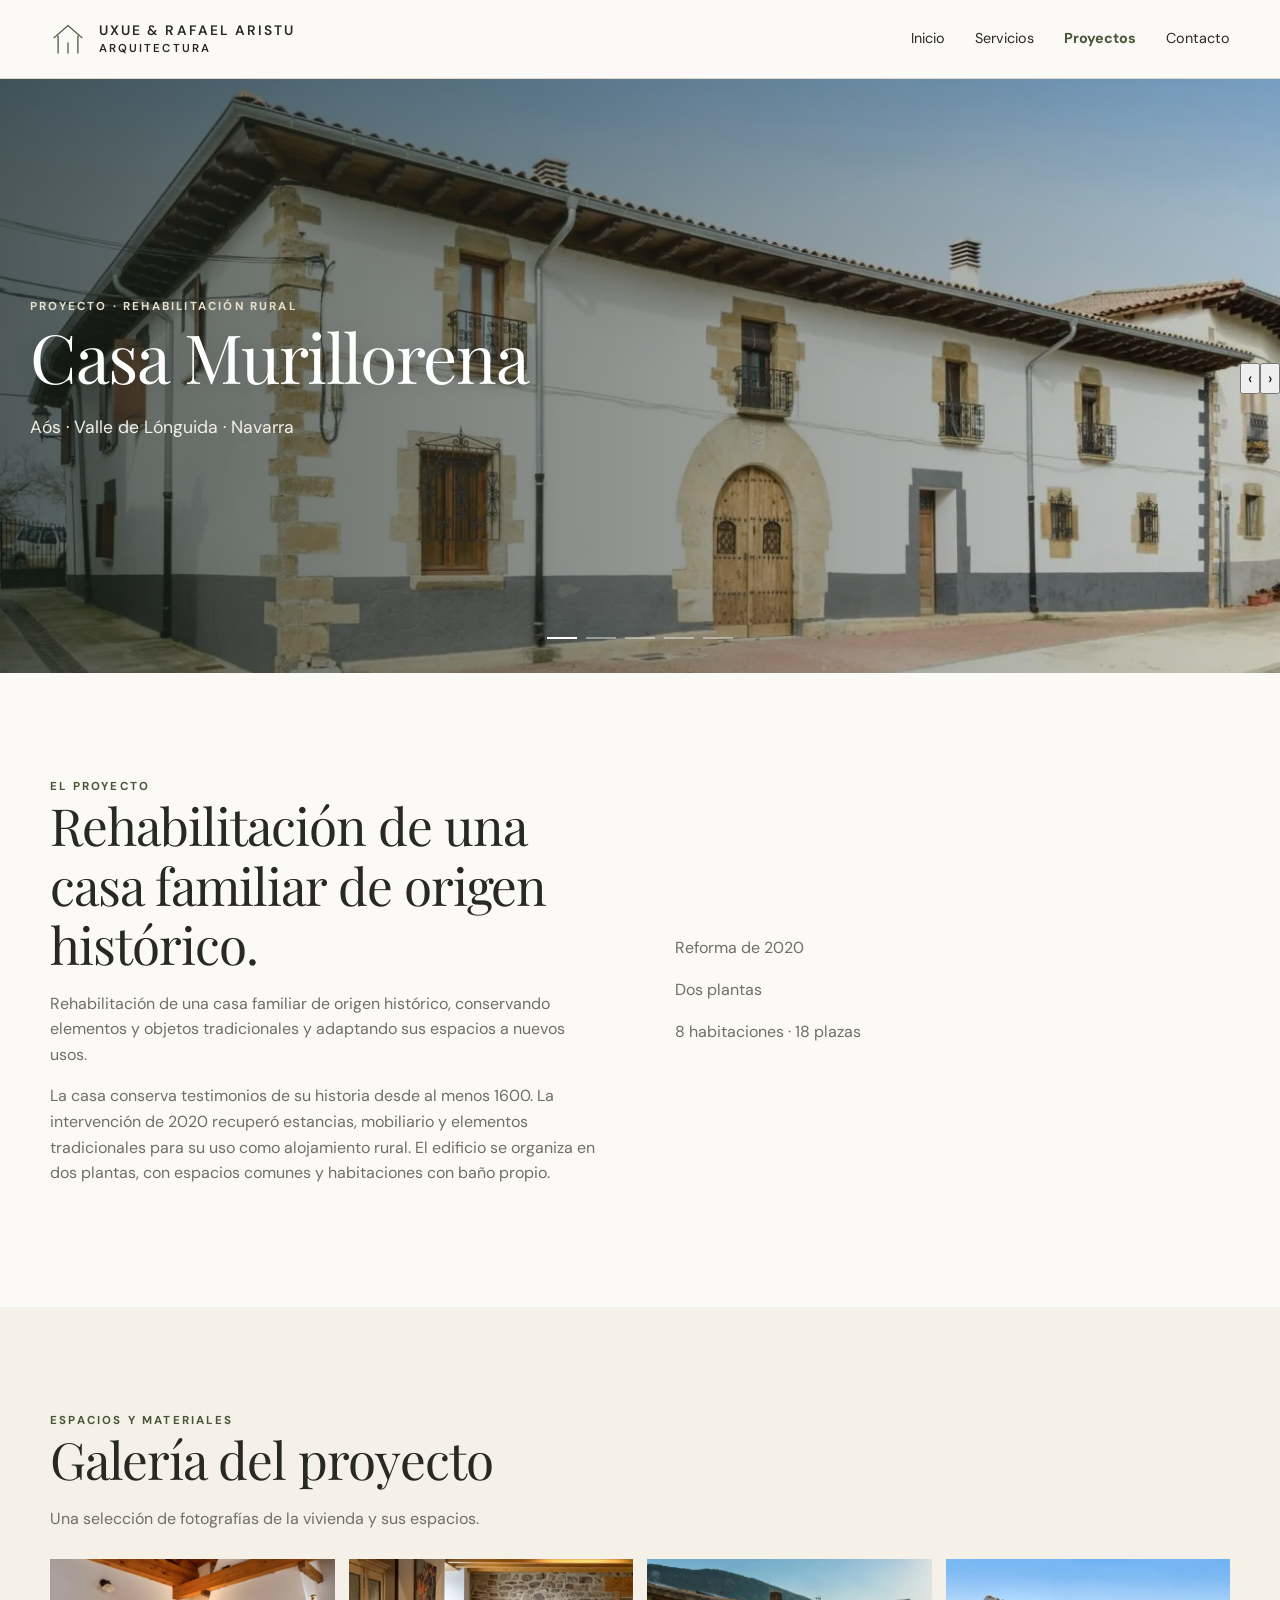
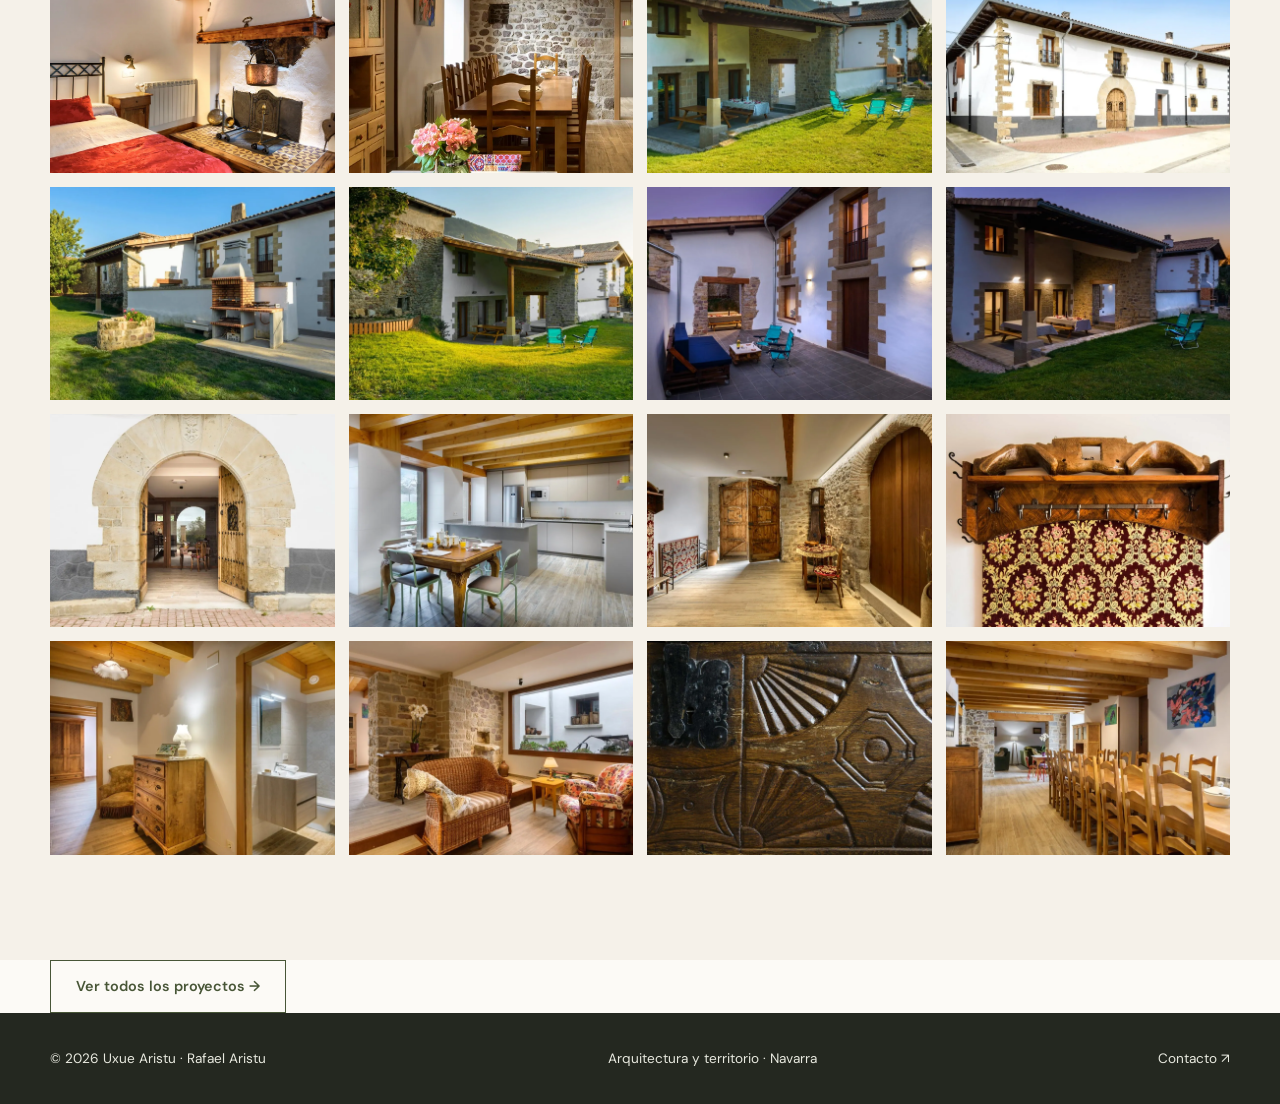
==== commit 37a2a576: "Add files via upload" ====
--- a/casa-murillorena.html
+++ b/casa-murillorena.html
@@ -1,4 +1,4 @@
 <!DOCTYPE html>
 
 <html lang="es"><head><meta charset="utf-8"/><meta content="width=device-width, initial-scale=1" name="viewport"/><meta content="#f5f1e9" name="theme-color"/><meta content="Rehabilitación de una casa familiar de origen histórico, conservando elementos y objetos tradicionales y adaptando sus espacios a nuevos usos." name="description"/><title>Casa Murillorena | Uxue y Rafael Aristu</title><link href="assets/css/styles.css" rel="stylesheet"/></head>
-<body><a class="skip-link" href="#contenido">Saltar al contenido</a><header class="site-header"><div class="container nav"><a aria-label="Uxue y Rafael Aristu, inicio" class="brand" href="index.html"><svg aria-hidden="true" class="brand-icon" viewbox="0 0 40 40"><path d="M4 19 20 5l16 14M9 16v20m22-20v20M20 36V24"></path></svg><span>UXUE &amp; RAFAEL ARISTU<br/><small>ARQUITECTURA</small></span></a><button aria-controls="primary-nav" aria-expanded="false" aria-label="Abrir menú" class="menu-toggle" type="button">☰</button><nav aria-label="Navegación principal" class="nav-links" id="primary-nav"><a href="index.html">Inicio</a><a href="servicios.html">Servicios</a><a aria-current="page" href="proyectos.html">Proyectos</a><a href="contacto.html">Contacto</a></nav></div></header><main id="contenido"><section aria-label="Casa Murillorena" class="page-hero enarakabi-hero"><div aria-hidden="true" class="enarakabi-hero-slides"><div class="enarakabi-hero-slide is-active" style="background-image:url('assets/img/casa-murillorena/01.webp')"></div><div class="enarakabi-hero-slide" style="background-image:url('assets/img/casa-murillorena/02.webp')"></div><div class="enarakabi-hero-slide" style="background-image:url('assets/img/casa-murillorena/03.webp')"></div><div class="enarakabi-hero-slide" style="background-image:url('assets/img/casa-murillorena/04.webp')"></div></div><div class="container enarakabi-hero-content"><div class="eyebrow">Proyecto · Rehabilitación rural</div><h1>Casa Murillorena</h1><p>Aós · Valle de Lónguida · Navarra</p></div><div aria-hidden="true" class="enarakabi-hero-progress"><span class="is-active"></span><span class=""></span><span class=""></span><span class=""></span></div></section><section class="section"><div class="container content-grid"><div><div class="eyebrow">El proyecto</div><h2>Rehabilitación de una casa familiar de origen histórico.</h2><p>Rehabilitación de una casa familiar de origen histórico, conservando elementos y objetos tradicionales y adaptando sus espacios a nuevos usos.</p><p class="muted">La casa conserva testimonios de su historia desde al menos 1600. La intervención de 2020 recuperó estancias, mobiliario y elementos tradicionales para su uso como alojamiento rural. El edificio se organiza en dos plantas, con espacios comunes y habitaciones con baño propio.</p></div><div class="project-facts"><p>Reforma de 2020</p><p>Dos plantas</p><p>8 habitaciones · 18 plazas</p></div></div></section><section class="section section-cream"><div class="container"><div class="eyebrow">Espacios y materiales</div><h2>Galería del proyecto</h2><p class="muted">Una selección de fotografías de la vivienda y sus espacios.</p><div class="enarakabi-gallery"><button aria-label="Ampliar fotografía 1 de Casa Murillorena" class="gallery-tile" data-gallery-index="0" type="button"><img alt="Casa Murillorena, fotografía 1" loading="lazy" src="assets/img/casa-murillorena/01.webp"/></button><button aria-label="Ampliar fotografía 2 de Casa Murillorena" class="gallery-tile" data-gallery-index="1" type="button"><img alt="Casa Murillorena, fotografía 2" loading="lazy" src="assets/img/casa-murillorena/02.webp"/></button><button aria-label="Ampliar fotografía 3 de Casa Murillorena" class="gallery-tile" data-gallery-index="2" type="button"><img alt="Casa Murillorena, fotografía 3" loading="lazy" src="assets/img/casa-murillorena/03.webp"/></button><button aria-label="Ampliar fotografía 4 de Casa Murillorena" class="gallery-tile" data-gallery-index="3" type="button"><img alt="Casa Murillorena, fotografía 4" loading="lazy" src="assets/img/casa-murillorena/04.webp"/></button><button aria-label="Ampliar fotografía 5 de Casa Murillorena" class="gallery-tile" data-gallery-index="4" type="button"><img alt="Casa Murillorena, fotografía 5" loading="lazy" src="assets/img/casa-murillorena/05.webp"/></button><button aria-label="Ampliar fotografía 6 de Casa Murillorena" class="gallery-tile" data-gallery-index="5" type="button"><img alt="Casa Murillorena, fotografía 6" loading="lazy" src="assets/img/casa-murillorena/06.webp"/></button><button aria-label="Ampliar fotografía 7 de Casa Murillorena" class="gallery-tile" data-gallery-index="6" type="button"><img alt="Casa Murillorena, fotografía 7" loading="lazy" src="assets/img/casa-murillorena/07.webp"/></button><button aria-label="Ampliar fotografía 8 de Casa Murillorena" class="gallery-tile" data-gallery-index="7" type="button"><img alt="Casa Murillorena, fotografía 8" loading="lazy" src="assets/img/casa-murillorena/08.webp"/></button><button aria-label="Ampliar fotografía 9 de Casa Murillorena" class="gallery-tile" data-gallery-index="8" type="button"><img alt="Casa Murillorena, fotografía 9" loading="lazy" src="assets/img/casa-murillorena/09.webp"/></button><button aria-label="Ampliar fotografía 10 de Casa Murillorena" class="gallery-tile" data-gallery-index="9" type="button"><img alt="Casa Murillorena, fotografía 10" loading="lazy" src="assets/img/casa-murillorena/10.webp"/></button><button aria-label="Ampliar fotografía 11 de Casa Murillorena" class="gallery-tile" data-gallery-index="10" type="button"><img alt="Casa Murillorena, fotografía 11" loading="lazy" src="assets/img/casa-murillorena/11.webp"/></button><button aria-label="Ampliar fotografía 12 de Casa Murillorena" class="gallery-tile" data-gallery-index="11" type="button"><img alt="Casa Murillorena, fotografía 12" loading="lazy" src="assets/img/casa-murillorena/12.webp"/></button><button aria-label="Ampliar fotografía 13 de Casa Murillorena" class="gallery-tile" data-gallery-index="12" type="button"><img alt="Casa Murillorena, fotografía 13" loading="lazy" src="assets/img/casa-murillorena/13.webp"/></button><button aria-label="Ampliar fotografía 14 de Casa Murillorena" class="gallery-tile" data-gallery-index="13" type="button"><img alt="Casa Murillorena, fotografía 14" loading="lazy" src="assets/img/casa-murillorena/14.webp"/></button><button aria-label="Ampliar fotografía 15 de Casa Murillorena" class="gallery-tile" data-gallery-index="14" type="button"><img alt="Casa Murillorena, fotografía 15" loading="lazy" src="assets/img/casa-murillorena/15.webp"/></button><button aria-label="Ampliar fotografía 16 de Casa Murillorena" class="gallery-tile" data-gallery-index="15" type="button"><img alt="Casa Murillorena, fotografía 16" loading="lazy" src="assets/img/casa-murillorena/16.webp"/></button></div></div></section><dialog aria-label="Fotografía ampliada" class="photo-dialog" id="photo-dialog"><button aria-label="Cerrar fotografía" class="photo-close" type="button">×</button><button aria-label="Fotografía anterior" class="photo-prev" type="button">‹</button><img alt="" src=""/><button aria-label="Fotografía siguiente" class="photo-next" type="button">›</button><p aria-live="polite" class="photo-counter"></p></dialog><section class="contact-banner"><div class="container contact-grid"><div><div class="eyebrow eyebrow-light">Hablemos</div><h2>Te acompañamos en el proceso.</h2><p>Cada proyecto comienza escuchando tus ideas y entendiendo lo que necesitas.</p><a class="btn btn-light" href="contacto.html">Ponte en contacto <span aria-hidden="true">→</span></a></div><div class="contact-note"><p>Obra nueva · Rehabilitación<br/>Casas modulares · IEE y CEE</p><p>Navarra y entorno rural</p></div></div></section></main><footer class="footer"><div class="container footer-inner"><span>© <span id="year"></span> Uxue Aristu · Rafael Aristu</span><span>Arquitectura y territorio · Navarra</span><a href="contacto.html">Contacto ↗</a></div></footer><script defer="" src="assets/js/main.js"></script></body></html>+<body><a class="skip-link" href="#contenido">Saltar al contenido</a><header class="site-header"><div class="container nav"><a aria-label="Uxue y Rafael Aristu, inicio" class="brand" href="index.html"><svg aria-hidden="true" class="brand-icon" viewbox="0 0 40 40"><path d="M4 19 20 5l16 14M9 16v20m22-20v20M20 36V24"></path></svg><span>UXUE &amp; RAFAEL ARISTU<br/><small>ARQUITECTURA</small></span></a><button aria-controls="primary-nav" aria-expanded="false" aria-label="Abrir menú" class="menu-toggle" type="button">☰</button><nav aria-label="Navegación principal" class="nav-links" id="primary-nav"><a href="index.html">Inicio</a><a href="servicios.html">Servicios</a><a aria-current="page" href="proyectos.html">Proyectos</a><a href="contacto.html">Contacto</a></nav></div></header><main id="contenido"><section aria-label="Casa Murillorena" class="page-hero enarakabi-hero"><div aria-hidden="true" class="enarakabi-hero-slides"><div class="enarakabi-hero-slide is-active" style="background-image:url('assets/img/casa-murillorena/04.webp')"></div><div class="enarakabi-hero-slide" style="background-image:url('assets/img/casa-murillorena/05.webp')"></div><div class="enarakabi-hero-slide" style="background-image:url('assets/img/casa-murillorena/03.webp')"></div><div class="enarakabi-hero-slide" style="background-image:url('assets/img/casa-murillorena/14.webp')"></div><div class="enarakabi-hero-slide" style="background-image:url('assets/img/casa-murillorena/10.webp')"></div></div><div class="container enarakabi-hero-content"><div class="eyebrow">Proyecto · Rehabilitación rural</div><h1>Casa Murillorena</h1><p>Aós · Valle de Lónguida · Navarra</p></div><div aria-hidden="true" class="enarakabi-hero-progress"><span class="is-active"></span><span class=""></span><span class=""></span><span class=""></span><span class=""></span></div><button aria-label="Fotografía anterior" class="hero-slide-arrow hero-slide-prev" type="button">‹</button><button aria-label="Fotografía siguiente" class="hero-slide-arrow hero-slide-next" type="button">›</button></section><section class="section"><div class="container content-grid"><div><div class="eyebrow">El proyecto</div><h2>Rehabilitación de una casa familiar de origen histórico.</h2><p>Rehabilitación de una casa familiar de origen histórico, conservando elementos y objetos tradicionales y adaptando sus espacios a nuevos usos.</p><p class="muted">La casa conserva testimonios de su historia desde al menos 1600. La intervención de 2020 recuperó estancias, mobiliario y elementos tradicionales para su uso como alojamiento rural. El edificio se organiza en dos plantas, con espacios comunes y habitaciones con baño propio.</p></div><div class="project-facts"><p>Reforma de 2020</p><p>Dos plantas</p><p>8 habitaciones · 18 plazas</p></div></div></section><section class="section section-cream"><div class="container"><div class="eyebrow">Espacios y materiales</div><h2>Galería del proyecto</h2><p class="muted">Una selección de fotografías de la vivienda y sus espacios.</p><div class="enarakabi-gallery"><button aria-label="Ampliar fotografía 1 de Casa Murillorena" class="gallery-tile" data-gallery-index="0" type="button"><img alt="Casa Murillorena, fotografía 1" loading="lazy" src="assets/img/casa-murillorena/01.webp"/></button><button aria-label="Ampliar fotografía 2 de Casa Murillorena" class="gallery-tile" data-gallery-index="1" type="button"><img alt="Casa Murillorena, fotografía 2" loading="lazy" src="assets/img/casa-murillorena/02.webp"/></button><button aria-label="Ampliar fotografía 3 de Casa Murillorena" class="gallery-tile" data-gallery-index="2" type="button"><img alt="Casa Murillorena, fotografía 3" loading="lazy" src="assets/img/casa-murillorena/03.webp"/></button><button aria-label="Ampliar fotografía 4 de Casa Murillorena" class="gallery-tile" data-gallery-index="3" type="button"><img alt="Casa Murillorena, fotografía 4" loading="lazy" src="assets/img/casa-murillorena/04.webp"/></button><button aria-label="Ampliar fotografía 5 de Casa Murillorena" class="gallery-tile" data-gallery-index="4" type="button"><img alt="Casa Murillorena, fotografía 5" loading="lazy" src="assets/img/casa-murillorena/05.webp"/></button><button aria-label="Ampliar fotografía 6 de Casa Murillorena" class="gallery-tile" data-gallery-index="5" type="button"><img alt="Casa Murillorena, fotografía 6" loading="lazy" src="assets/img/casa-murillorena/06.webp"/></button><button aria-label="Ampliar fotografía 7 de Casa Murillorena" class="gallery-tile" data-gallery-index="6" type="button"><img alt="Casa Murillorena, fotografía 7" loading="lazy" src="assets/img/casa-murillorena/07.webp"/></button><button aria-label="Ampliar fotografía 8 de Casa Murillorena" class="gallery-tile" data-gallery-index="7" type="button"><img alt="Casa Murillorena, fotografía 8" loading="lazy" src="assets/img/casa-murillorena/08.webp"/></button><button aria-label="Ampliar fotografía 9 de Casa Murillorena" class="gallery-tile" data-gallery-index="8" type="button"><img alt="Casa Murillorena, fotografía 9" loading="lazy" src="assets/img/casa-murillorena/09.webp"/></button><button aria-label="Ampliar fotografía 10 de Casa Murillorena" class="gallery-tile" data-gallery-index="9" type="button"><img alt="Casa Murillorena, fotografía 10" loading="lazy" src="assets/img/casa-murillorena/10.webp"/></button><button aria-label="Ampliar fotografía 11 de Casa Murillorena" class="gallery-tile" data-gallery-index="10" type="button"><img alt="Casa Murillorena, fotografía 11" loading="lazy" src="assets/img/casa-murillorena/11.webp"/></button><button aria-label="Ampliar fotografía 12 de Casa Murillorena" class="gallery-tile" data-gallery-index="11" type="button"><img alt="Casa Murillorena, fotografía 12" loading="lazy" src="assets/img/casa-murillorena/12.webp"/></button><button aria-label="Ampliar fotografía 13 de Casa Murillorena" class="gallery-tile" data-gallery-index="12" type="button"><img alt="Casa Murillorena, fotografía 13" loading="lazy" src="assets/img/casa-murillorena/13.webp"/></button><button aria-label="Ampliar fotografía 14 de Casa Murillorena" class="gallery-tile" data-gallery-index="13" type="button"><img alt="Casa Murillorena, fotografía 14" loading="lazy" src="assets/img/casa-murillorena/14.webp"/></button><button aria-label="Ampliar fotografía 15 de Casa Murillorena" class="gallery-tile" data-gallery-index="14" type="button"><img alt="Casa Murillorena, fotografía 15" loading="lazy" src="assets/img/casa-murillorena/15.webp"/></button><button aria-label="Ampliar fotografía 16 de Casa Murillorena" class="gallery-tile" data-gallery-index="15" type="button"><img alt="Casa Murillorena, fotografía 16" loading="lazy" src="assets/img/casa-murillorena/16.webp"/></button></div></div></section><dialog aria-label="Fotografía ampliada" class="photo-dialog" id="photo-dialog"><button aria-label="Cerrar fotografía" class="photo-close" type="button">×</button><button aria-label="Fotografía anterior" class="photo-prev" type="button">‹</button><img alt="" src=""/><button aria-label="Fotografía siguiente" class="photo-next" type="button">›</button><p aria-live="polite" class="photo-counter"></p></dialog><section class="project-back-section"><div class="container"><a class="btn btn-outline" href="proyectos.html">Ver todos los proyectos →</a></div></section></main><footer class="footer"><div class="container footer-inner"><span>© <span id="year"></span> Uxue Aristu · Rafael Aristu</span><span>Arquitectura y territorio · Navarra</span><a href="contacto.html">Contacto ↗</a></div></footer><script defer="" src="assets/js/main.js"></script></body></html>
